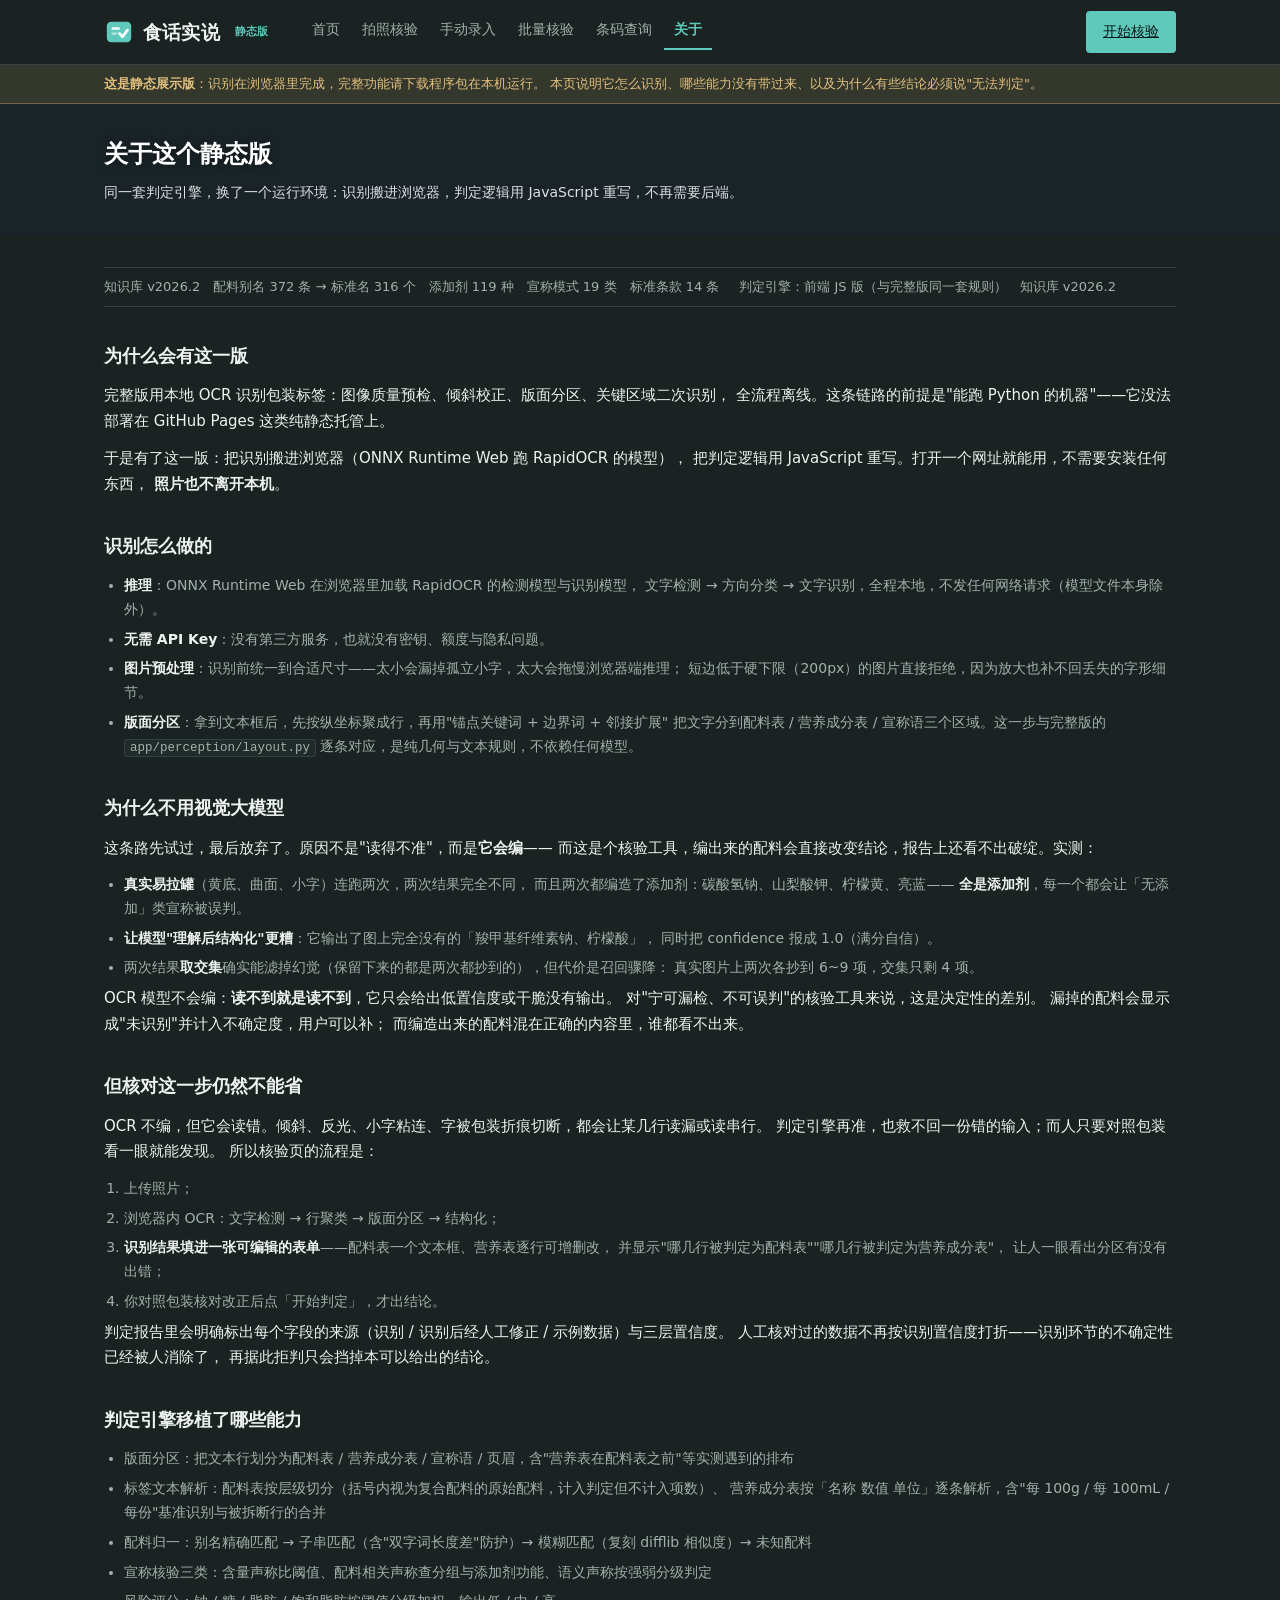
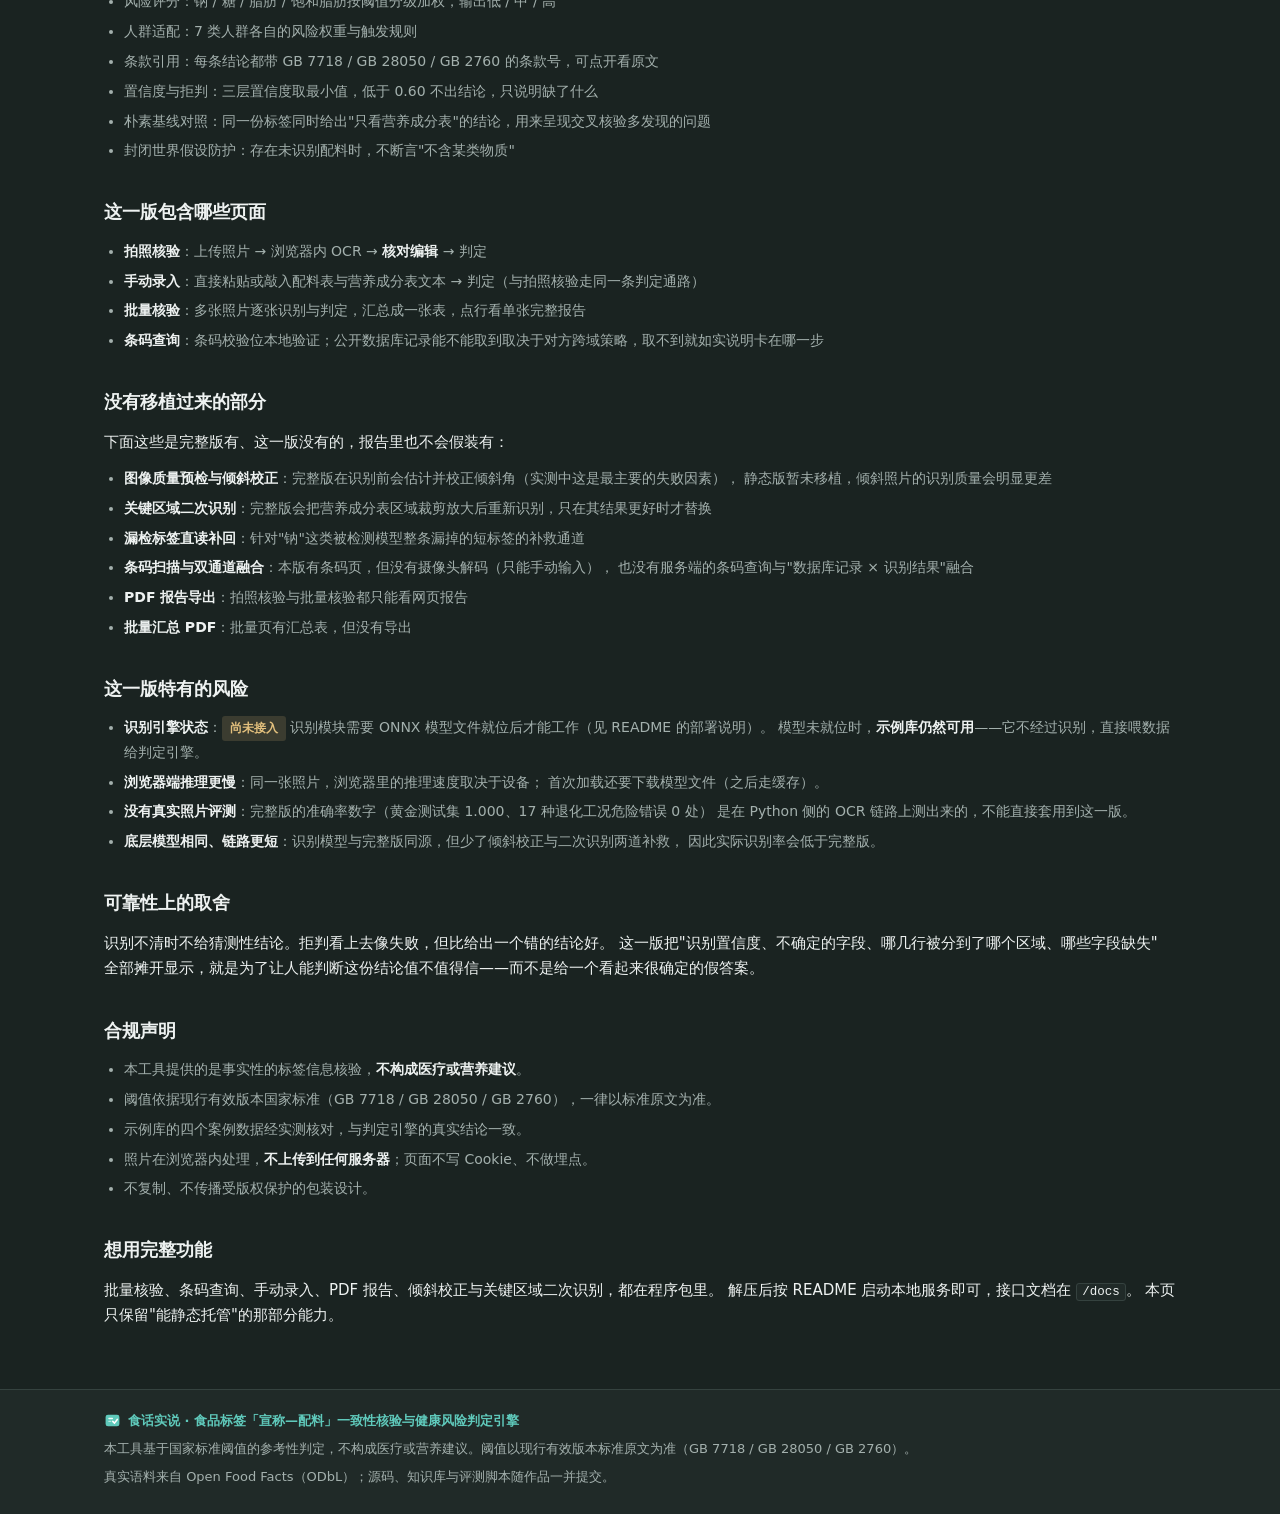
==== about.html @ 98bd34e5 "新增过敏原预警与个人健康档案" ====
<!DOCTYPE html>
<html lang="zh-CN">
<head>
<meta charset="utf-8">
<meta name="viewport" content="width=device-width, initial-scale=1">
<title>关于 · 食话实说 · 静态版</title>
<link rel="stylesheet" href="static/style.css">
<style>
  /* 与首页、核验页一致：hero 背景图改纯色底 + 静态版横条样式。 */
  .hero, .page-hero { background-image: none; background-color: var(--bg-soft); }
  .hero::before, .page-hero::before { background: rgba(15, 23, 42, .30); }
  .static-banner {
    background: rgba(227, 192, 125, .12);
    border-bottom: 1px solid rgba(227, 192, 125, .35);
    color: var(--warn);
    font-size: 13px;
    line-height: 1.7;
  }
  .static-banner-inner { max-width: var(--wrap); margin: 0 auto; padding: 8px 24px; }
  .static-banner a { color: var(--warn); }
  .static-banner b { font-weight: 700; }
  code {
    font-family: Consolas, "Courier New", monospace;
    font-size: 12.5px;
    background: var(--bg-soft);
    border: 1px solid var(--line);
    border-radius: 3px;
    padding: 1px 5px;
  }
  .state-tag {
    display: inline-block;
    font-size: 12px;
    font-weight: 600;
    padding: 2px 8px;
    border-radius: 3px;
    background: rgba(227, 192, 125, .16);
    color: var(--warn);
  }
</style>
</head>
<body class="p-about">

<header class="topbar">
  <div class="topbar-inner">
    <a class="brand" href="index.html">
      <svg class="brand-logo" viewBox="0 0 32 32" width="30" height="30" aria-hidden="true"><rect x="3" y="5" width="26" height="22" rx="4.5" fill="currentColor"/><rect x="8" y="11" width="9" height="2.6" rx="1.3" fill="#fff" opacity=".92"/><rect x="8" y="16.4" width="6" height="2.6" rx="1.3" fill="#fff" opacity=".55"/><path d="M16.5 17.6l3.3 3.4 5.2-7" fill="none" stroke="#fff" stroke-width="2.9" stroke-linecap="round" stroke-linejoin="round"/></svg>
      <span class="brand-name">食话实说</span>
      <span class="brand-tag">静态版</span>
    </a>
    <nav class="nav">
      <a href="index.html">首页</a>
      <a href="verify.html">拍照核验</a>
      <a href="manual.html">手动录入</a>
      <a href="batch.html">批量核验</a>
      <a href="barcode.html">条码查询</a>
      <a href="about.html">关于</a>
    </nav>
    <div class="topbar-actions">
      <a class="btn btn-sm" href="verify.html">开始核验</a>
    </div>
  </div>
</header>

<div class="static-banner">
  <div class="static-banner-inner">
    <b>这是静态展示版</b>：识别在浏览器里完成，完整功能请下载程序包在本机运行。
    本页说明它怎么识别、哪些能力没有带过来、以及为什么有些结论必须说"无法判定"。
  </div>
</div>

<section class="page-hero">
  <div class="page-hero-inner">
    <h1>关于这个静态版</h1>
    <p>同一套判定引擎，换了一个运行环境：识别搬进浏览器，判定逻辑用 JavaScript 重写，不再需要后端。</p>
  </div>
</section>

<main>

  <div class="meta-row">
    <span id="kbInfo">知识库信息加载中…</span>
    <span id="engineInfo"></span>
  </div>

  <h2>为什么会有这一版</h2>
  <p>
    完整版用本地 OCR 识别包装标签：图像质量预检、倾斜校正、版面分区、关键区域二次识别，
    全流程离线。这条链路的前提是"能跑 Python 的机器"——它没法部署在 GitHub Pages 这类纯静态托管上。
  </p>
  <p>
    于是有了这一版：把识别搬进浏览器（ONNX Runtime Web 跑 RapidOCR 的模型），
    把判定逻辑用 JavaScript 重写。打开一个网址就能用，不需要安装任何东西，
    <b>照片也不离开本机</b>。
  </p>

  <h2>识别怎么做的</h2>
  <ul class="plain-list">
    <li><b>推理</b>：ONNX Runtime Web 在浏览器里加载 RapidOCR 的检测模型与识别模型，
      文字检测 → 方向分类 → 文字识别，全程本地，不发任何网络请求（模型文件本身除外）。</li>
    <li><b>无需 API Key</b>：没有第三方服务，也就没有密钥、额度与隐私问题。</li>
    <li><b>图片预处理</b>：识别前统一到合适尺寸——太小会漏掉孤立小字，太大会拖慢浏览器端推理；
      短边低于硬下限（200px）的图片直接拒绝，因为放大也补不回丢失的字形细节。</li>
    <li><b>版面分区</b>：拿到文本框后，先按纵坐标聚成行，再用"锚点关键词 + 边界词 + 邻接扩展"
      把文字分到配料表 / 营养成分表 / 宣称语三个区域。这一步与完整版的
      <code>app/perception/layout.py</code> 逐条对应，是纯几何与文本规则，不依赖任何模型。</li>
  </ul>

  <h2>为什么不用视觉大模型</h2>
  <p>
    这条路先试过，最后放弃了。原因不是"读得不准"，而是<b>它会编</b>——
    而这是个核验工具，编出来的配料会直接改变结论，报告上还看不出破绽。实测：
  </p>
  <ul class="plain-list">
    <li><b>真实易拉罐</b>（黄底、曲面、小字）连跑两次，两次结果完全不同，
      而且两次都编造了添加剂：碳酸氢钠、山梨酸钾、柠檬黄、亮蓝——
      <b>全是添加剂</b>，每一个都会让「无添加」类宣称被误判。</li>
    <li><b>让模型"理解后结构化"更糟</b>：它输出了图上完全没有的「羧甲基纤维素钠、柠檬酸」，
      同时把 confidence 报成 1.0（满分自信）。</li>
    <li>两次结果<b>取交集</b>确实能滤掉幻觉（保留下来的都是两次都抄到的），但代价是召回骤降：
      真实图片上两次各抄到 6~9 项，交集只剩 4 项。</li>
  </ul>
  <p>
    OCR 模型不会编：<b>读不到就是读不到</b>，它只会给出低置信度或干脆没有输出。
    对"宁可漏检、不可误判"的核验工具来说，这是决定性的差别。
    漏掉的配料会显示成"未识别"并计入不确定度，用户可以补；
    而编造出来的配料混在正确的内容里，谁都看不出来。
  </p>

  <h2>但核对这一步仍然不能省</h2>
  <p>
    OCR 不编，但它会读错。倾斜、反光、小字粘连、字被包装折痕切断，都会让某几行读漏或读串行。
    判定引擎再准，也救不回一份错的输入；而人只要对照包装看一眼就能发现。
    所以核验页的流程是：
  </p>
  <ol class="plain-list">
    <li>上传照片；</li>
    <li>浏览器内 OCR：文字检测 → 行聚类 → 版面分区 → 结构化；</li>
    <li><b>识别结果填进一张可编辑的表单</b>——配料表一个文本框、营养表逐行可增删改，
      并显示"哪几行被判定为配料表""哪几行被判定为营养成分表"，
      让人一眼看出分区有没有出错；</li>
    <li>你对照包装核对改正后点「开始判定」，才出结论。</li>
  </ol>
  <p>
    判定报告里会明确标出每个字段的来源（识别 / 识别后经人工修正 / 示例数据）与三层置信度。
    人工核对过的数据不再按识别置信度打折——识别环节的不确定性已经被人消除了，
    再据此拒判只会挡掉本可以给出的结论。
  </p>

  <h2>判定引擎移植了哪些能力</h2>
  <ul class="plain-list">
    <li>版面分区：把文本行划分为配料表 / 营养成分表 / 宣称语 / 页眉，含"营养表在配料表之前"等实测遇到的排布</li>
    <li>标签文本解析：配料表按层级切分（括号内视为复合配料的原始配料，计入判定但不计入项数）、
      营养成分表按「名称 数值 单位」逐条解析，含"每 100g / 每 100mL / 每份"基准识别与被拆断行的合并</li>
    <li>配料归一：别名精确匹配 → 子串匹配（含"双字词长度差"防护）→ 模糊匹配（复刻 difflib 相似度）→ 未知配料</li>
    <li>宣称核验三类：含量声称比阈值、配料相关声称查分组与添加剂功能、语义声称按强弱分级判定</li>
    <li>风险评分：钠 / 糖 / 脂肪 / 饱和脂肪按阈值分级加权，输出低 / 中 / 高</li>
    <li>人群适配：7 类人群各自的风险权重与触发规则</li>
    <li>条款引用：每条结论都带 GB 7718 / GB 28050 / GB 2760 的条款号，可点开看原文</li>
    <li>置信度与拒判：三层置信度取最小值，低于 0.60 不出结论，只说明缺了什么</li>
    <li>朴素基线对照：同一份标签同时给出"只看营养成分表"的结论，用来呈现交叉核验多发现的问题</li>
    <li>封闭世界假设防护：存在未识别配料时，不断言"不含某类物质"</li>
  </ul>

  <h2>这一版包含哪些页面</h2>
  <ul class="plain-list">
    <li><b>拍照核验</b>：上传照片 → 浏览器内 OCR → <b>核对编辑</b> → 判定</li>
    <li><b>手动录入</b>：直接粘贴或敲入配料表与营养成分表文本 → 判定（与拍照核验走同一条判定通路）</li>
    <li><b>批量核验</b>：多张照片逐张识别与判定，汇总成一张表，点行看单张完整报告</li>
    <li><b>条码查询</b>：条码校验位本地验证；公开数据库记录能不能取到取决于对方跨域策略，取不到就如实说明卡在哪一步</li>
  </ul>

  <h2>没有移植过来的部分</h2>
  <p>下面这些是完整版有、这一版没有的，报告里也不会假装有：</p>
  <ul class="plain-list">
    <li><b>图像质量预检与倾斜校正</b>：完整版在识别前会估计并校正倾斜角（实测中这是最主要的失败因素），
      静态版暂未移植，倾斜照片的识别质量会明显更差</li>
    <li><b>关键区域二次识别</b>：完整版会把营养成分表区域裁剪放大后重新识别，只在其结果更好时才替换</li>
    <li><b>漏检标签直读补回</b>：针对"钠"这类被检测模型整条漏掉的短标签的补救通道</li>
    <li><b>条码扫描与双通道融合</b>：本版有条码页，但没有摄像头解码（只能手动输入），
      也没有服务端的条码查询与"数据库记录 × 识别结果"融合</li>
    <li><b>PDF 报告导出</b>：拍照核验与批量核验都只能看网页报告</li>
    <li><b>批量汇总 PDF</b>：批量页有汇总表，但没有导出</li>
  </ul>

  <h2>这一版特有的风险</h2>
  <ul class="plain-list">
    <li><b>识别引擎状态</b>：<span class="state-tag" id="engineStateTag">检查中…</span>
      识别模块需要 ONNX 模型文件就位后才能工作（见 README 的部署说明）。
      模型未就位时，<b>示例库仍然可用</b>——它不经过识别，直接喂数据给判定引擎。</li>
    <li><b>浏览器端推理更慢</b>：同一张照片，浏览器里的推理速度取决于设备；
      首次加载还要下载模型文件（之后走缓存）。</li>
    <li><b>没有真实照片评测</b>：完整版的准确率数字（黄金测试集 1.000、17 种退化工况危险错误 0 处）
      是在 Python 侧的 OCR 链路上测出来的，不能直接套用到这一版。</li>
    <li><b>底层模型相同、链路更短</b>：识别模型与完整版同源，但少了倾斜校正与二次识别两道补救，
      因此实际识别率会低于完整版。</li>
  </ul>

  <h2>可靠性上的取舍</h2>
  <p>
    识别不清时不给猜测性结论。拒判看上去像失败，但比给出一个错的结论好。
    这一版把"识别置信度、不确定的字段、哪几行被分到了哪个区域、哪些字段缺失"
    全部摊开显示，就是为了让人能判断这份结论值不值得信——而不是给一个看起来很确定的假答案。
  </p>

  <h2>合规声明</h2>
  <ul class="plain-list">
    <li>本工具提供的是事实性的标签信息核验，<b>不构成医疗或营养建议</b>。</li>
    <li>阈值依据现行有效版本国家标准（GB 7718 / GB 28050 / GB 2760），一律以标准原文为准。</li>
    <li>示例库的四个案例数据经实测核对，与判定引擎的真实结论一致。</li>
    <li>照片在浏览器内处理，<b>不上传到任何服务器</b>；页面不写 Cookie、不做埋点。</li>
    <li>不复制、不传播受版权保护的包装设计。</li>
  </ul>

  <h2>想用完整功能</h2>
  <p>
    批量核验、条码查询、手动录入、PDF 报告、倾斜校正与关键区域二次识别，都在程序包里。
    解压后按 README 启动本地服务即可，接口文档在 <code>/docs</code>。
    本页只保留"能静态托管"的那部分能力。
  </p>
</main>

<footer>
  <div class="footer-inner">
    <p class="footer-brand">
      <svg class="footer-logo" viewBox="0 0 32 32" width="17" height="17" aria-hidden="true"><rect x="3" y="5" width="26" height="22" rx="4.5" fill="currentColor"/><rect x="8" y="11" width="9" height="2.6" rx="1.3" fill="#fff" opacity=".92"/><rect x="8" y="16.4" width="6" height="2.6" rx="1.3" fill="#fff" opacity=".55"/><path d="M16.5 17.6l3.3 3.4 5.2-7" fill="none" stroke="#fff" stroke-width="2.9" stroke-linecap="round" stroke-linejoin="round"/></svg>
      食话实说 · 食品标签「宣称—配料」一致性核验与健康风险判定引擎
    </p>
    <p>本工具基于国家标准阈值的参考性判定，不构成医疗或营养建议。阈值以现行有效版本标准原文为准（GB 7718 / GB 28050 / GB 2760）。</p>
    <p>真实语料来自 Open Food Facts（ODbL）；源码、知识库与评测脚本随作品一并提交。</p>
  </div>
</footer>

<script src="static/rules.js"></script>
<script src="static/ocr.js"></script>
<script src="static/app.js"></script>
</body>
</html>
---- static/style.css ----
/* 食话实说 · 共享样式
 *
 * 设计基线：白底、1px 边框、6px 圆角、无阴影。不用渐变、不用大圆角、
 * 不用 emoji 图标——这四样是模板化页面最明显的特征，真实网站很少这么写。
 * 字号克制：正文 15px，标题最大 24px，不做巨型标语。
 */

:root {
  /* 深色主题。整页统一深墨绿，靠明度差分层：页面底 < 卡片 < 悬停态。
     深色底上原来的 #0f766e 太暗，品牌色提亮为 #2dd4bf。 */
  --brand: #5fc9bb;
  --brand-dark: #45b3a5;
  --brand-light: #1c423d;
  --line: #35423f;
  --text: #eef2f1;
  --muted: #a3b0ad;
  /* 小字说明专用：比 --muted 亮一档，12~13px 下才看得清，
     又不像 --text 那样逼近纯白，读起来柔和 */
  --text-soft: #c6d2cf;
  --bg-soft: #202a28;
  --ok: #6fdaa4;
  --bad: #eb9d9d;
  --warn: #e3c07d;
  --unknown: #9ca3af;
  --bg: #1a2321;
  --card: #212c2a;
  --card-hover: #27332f;
  --field: #1b2523;
  /* 这两个变量此前被引用但没定义：var(--radius) 在多处使用却解析为空，
     那些圆角其实一直没生效。现在补上，并统一内容宽度。 */
  --radius: 6px;
  --wrap: 1120px;
}

* { box-sizing: border-box; }

body {
  margin: 0;
  background: var(--bg);
  color: #eef2f1;
  color: var(--text);
  font: 15px/1.7 "Microsoft YaHei", "PingFang SC", system-ui, sans-serif;
}

a { color: var(--brand); }

/* ---------------------------------------------------------------- 顶栏 */
.topbar { border-bottom: 1px solid var(--line); background: var(--bg); }

/* 顶栏三段式：品牌（logo + 名称 + 标签）｜导航｜动作区 */
.topbar-inner {
  max-width: var(--wrap);
  margin: 0 auto;
  padding: 0 24px;
  height: 64px;
  display: flex;
  align-items: center;
  gap: 28px;
}

.brand {
  display: flex;
  align-items: center;
  gap: 9px;
  text-decoration: none;
  color: var(--brand);
  flex: none;
}

.brand-logo { display: block; flex: none; }

.brand-name {
  font-size: 19px;
  font-weight: 700;
  color: var(--text);
  letter-spacing: .2px;
  white-space: nowrap;
}

/* 品牌后的小标签，作用相当于腾讯云那里的「大模型」 */
.brand-tag {
  font-size: 11px;
  font-weight: 600;
  color: var(--brand);
  background: var(--brand-soft);
  padding: 2px 6px;
  border-radius: 3px;
  white-space: nowrap;
}

.nav { display: flex; gap: 2px; flex-wrap: wrap; margin-right: auto; }

.topbar-actions { display: flex; align-items: center; gap: 14px; flex: none; }

.topbar-link {
  font-size: 14px;
  color: var(--muted);
  text-decoration: none;
  white-space: nowrap;
}

.topbar-link:hover { color: var(--brand); }

.btn-sm { padding: 6px 14px; font-size: 14px; }

.nav a {
  padding: 4px 10px 6px;
  font-size: 14px;
  color: var(--muted);
  text-decoration: none;
  border-bottom: 2px solid transparent;
}

.nav a:hover { color: var(--text); }
.nav a.active { color: var(--brand); border-bottom-color: var(--brand); font-weight: 600; }

/* ---------------------------------------------------------------- 内容区 */
main { max-width: var(--wrap); margin: 0 auto; padding: 32px 24px 48px; }

h1 { font-size: 24px; margin: 0 0 10px; font-weight: 600; color: #eef2f1;
  color: var(--text); }
h2 { font-size: 18px; margin: 34px 0 12px; font-weight: 600; color: #eef2f1;
  color: var(--text); }
h3 { font-size: 16px; margin: 22px 0 8px; font-weight: 600; color: #eef2f1;
  color: var(--text); }
p { margin: 0 0 12px; }

.lead { color: var(--muted); margin-bottom: 26px; }
.muted { color: var(--muted); }
.small { font-size: 13px; }

/* ---------------------------------------------------------------- 按钮 */
.btn,
.btn-ghost {
  font: inherit;
  font-size: 14px;
  padding: 8px 16px;
  border-radius: 4px;
  border: 1px solid transparent;
  cursor: pointer;
}

.btn { background: var(--brand); color: #0b1a18; }
.btn:hover { background: var(--brand-dark); }
.btn:disabled { background: #3a4644; color: #6b7a77; cursor: not-allowed; }

.btn-ghost { background: transparent; border-color: var(--line); color: var(--text); }
.btn-ghost:hover { border-color: var(--brand); color: var(--brand); }

.btn-row { display: flex; gap: 10px; flex-wrap: wrap; margin: 18px 0; }

/* ---------------------------------------------------------------- 面板与表单 */
.panel {
  border: 1px solid var(--line);
  border-radius: var(--radius);
  padding: 18px 20px;
  margin-bottom: 18px;
}

.panel-title {
  font-size: 15px;
  font-weight: 600;
  margin: 0 0 14px;
  padding-bottom: 10px;
  border-bottom: 1px solid var(--line);
  color: #eef2f1;
  color: var(--text);
}

label { display: block; font-size: 14px; margin: 14px 0 6px; }
label:first-child { margin-top: 0; }

input[type="text"],
textarea,
select {
  width: 100%;
  font: inherit;
  font-size: 14px;
  padding: 8px 10px;
  border: 1px solid var(--line);
  border-radius: 4px;
  background: var(--card);
  color: var(--text);
}

input:focus,
textarea:focus,
select:focus { outline: none; border-color: var(--brand); }

textarea { min-height: 76px; resize: vertical; line-height: 1.6; }

.field-hint { font-size: 12px; color: var(--muted); margin-top: 4px; }

/* ---------------------------------------------------------------- 拖拽上传 */
.dropzone {
  display: block;
  border: 1px dashed #3a4644;
  border-radius: var(--radius);
  padding: 28px 20px;
  text-align: center;
  color: var(--muted);
  cursor: pointer;
  background: var(--bg-soft);
}

.dropzone:hover,
.dropzone.over { border-color: var(--brand); color: var(--brand); background: rgba(45, 212, 191, .08); }
.dropzone input[type="file"] { display: none; }
.dropzone b { display: block; font-size: 15px; color: var(--text); margin-bottom: 4px; }
.dropzone.over b { color: var(--brand); }

.preview-wrap { position: relative; margin-top: 14px; }
.preview-wrap[hidden] { display: none; }
.preview { width: 100%; border: 1px solid var(--line); border-radius: var(--radius); display: block; }

.file-info { font-size: 13px; color: var(--muted); margin-top: 8px; }

/* ---------------------------------------------------------------- 提示条 */
.notice {
  border: 1px solid var(--line);
  border-left: 3px solid var(--brand);
  border-radius: 4px;
  padding: 10px 14px;
  margin-bottom: 16px;
  font-size: 14px;
  background: var(--bg-soft);
}

.notice.error { border-left-color: var(--bad); color: var(--bad); }
.notice.ok { border-left-color: var(--ok); color: var(--ok); }

/* ---------------------------------------------------------------- 首页 */
.entry { border-top: 1px solid var(--line); padding: 16px 0; }
.entry:last-child { border-bottom: 1px solid var(--line); }

.entry a {
  display: flex;
  align-items: baseline;
  gap: 16px;
  text-decoration: none;
  color: inherit;
}

.entry a:hover .entry-name { color: var(--brand); }
.entry-name { font-size: 16px; font-weight: 600; min-width: 120px; }
.entry-desc { color: var(--muted); font-size: 14px; }

.plain-list { margin: 0; padding-left: 20px; color: var(--muted); font-size: 14px; }
.plain-list li { margin-bottom: 6px; }
.plain-list b { color: var(--text); font-weight: 600; }

/* ---------------------------------------------------------------- 结果渲染 */
.stages { font-size: 13px; color: var(--muted); margin-bottom: 12px; }
.stages[hidden] { display: none; }
.stage { display: inline-block; margin-right: 14px; }
.stage.done { color: var(--ok); }
.stage.active { color: var(--brand); font-weight: 600; }

.summary {
  display: grid;
  grid-template-columns: repeat(auto-fit, minmax(200px, 1fr));
  gap: 1px;
  background: var(--line);
  border: 1px solid var(--line);
  border-radius: var(--radius);
  overflow: hidden;
  margin-bottom: 20px;
}

.stat { background: var(--card); padding: 14px 16px; }
.stat .k { font-size: 13px; color: var(--muted); }
.stat .v { font-size: 19px; font-weight: 600; margin: 2px 0; }
.stat .s { font-size: 12px; color: var(--muted); }

.section-title {
  font-size: 16px;
  font-weight: 600;
  margin: 26px 0 12px;
  display: flex;
  align-items: center;
  justify-content: space-between;
  gap: 12px;
}

.card {
  border: 1px solid var(--line);
  border-radius: var(--radius);
  padding: 14px 16px;
  margin-bottom: 12px;
}

.card-head { display: flex; align-items: center; gap: 10px; flex-wrap: wrap; }
.claim-title { font-weight: 600; }

.tag {
  font-size: 12px;
  padding: 1px 8px;
  border-radius: 3px;
  border: 1px solid currentColor;
}

.tag.ok { color: var(--ok); }
.tag.bad { color: var(--bad); }
.tag.warn { color: var(--warn); }
.tag.unknown { color: var(--unknown); }

.hits { list-style: none; margin: 10px 0 0; padding: 0; font-size: 14px; }
.hits li { padding: 3px 0 3px 10px; border-left: 2px solid var(--line); margin-bottom: 4px; }
.hits li.violated { border-left-color: var(--bad); }
.hits li.satisfied { border-left-color: var(--ok); }
.hits li.missing { border-left-color: var(--warn); }
.hits b { font-weight: 600; }

.note { font-size: 13px; color: var(--muted); margin-top: 8px; }

.baseline {
  font-size: 13px;
  color: var(--warn);
  background: rgba(251, 191, 36, .1);
  border: 1px solid rgba(251, 191, 36, .35);
  border-radius: 4px;
  padding: 8px 12px;
  margin-top: 10px;
}

.reject {
  border: 1px solid var(--line);
  border-left: 3px solid var(--warn);
  border-radius: 4px;
  padding: 14px 16px;
  background: var(--bg-soft);
}

.unknown-list {
  font-size: 13px;
  color: var(--muted);
  border: 1px solid var(--line);
  border-radius: 4px;
  padding: 10px 12px;
  margin-top: 12px;
}

details { margin-top: 10px; }
summary { cursor: pointer; font-size: 13px; color: var(--brand); }

.clause-chip {
  font: inherit;
  font-size: 12.5px;
  font-family: Consolas, "Courier New", monospace;
  margin: 8px 8px 0 0;
  padding: 4px 8px;
  border: 1px solid var(--line);
  border-radius: 3px;
  background: var(--bg-soft);
  color: var(--brand);
  cursor: pointer;
}

.clause-chip:hover { border-color: var(--brand); }

.factor { margin-bottom: 14px; }
.factor-top { display: flex; justify-content: space-between; font-size: 14px; }

.bar { height: 6px; background: var(--line); border-radius: 3px; overflow: hidden; margin-top: 5px; }
.bar i { display: block; height: 100%; }
.bar i.低 { background: var(--ok); }
.bar i.中 { background: var(--warn); }
.bar i.高 { background: var(--bad); }
.bar i.未知 { background: var(--unknown); }

.pop-list { border: 1px solid var(--line); border-radius: var(--radius); }
.pop { padding: 10px 14px; border-bottom: 1px solid var(--line); font-size: 14px; }
.pop:last-child { border-bottom: none; }
.pop.active { background: rgba(45, 212, 191, .14); border-color: var(--brand); }
.pop .lvl { font-weight: 600; margin-right: 8px; }
.pop .name { font-weight: 600; }
.pop ul { margin: 4px 0 0; padding-left: 20px; color: var(--muted); font-size: 13px; }

/* ---------------------------------------------------------------- 示例库 */
.sample-grid {
  display: grid;
  grid-template-columns: repeat(auto-fit, minmax(240px, 1fr));
  gap: 12px;
}

.sample-card {
  border: 1px solid var(--line);
  border-radius: var(--radius);
  padding: 14px 16px;
  cursor: pointer;
  background: var(--card);
  text-align: left;
  font: inherit;
}

.sample-card:hover { border-color: var(--brand); }
.sample-card .claim { font-size: 12px; color: var(--brand); }
.sample-card .title { font-weight: 600; margin: 4px 0 6px; color: #eef2f1;
  color: var(--text); }
.sample-card .desc { font-size: 13px; color: #c6d2cf;
  color: var(--text-soft); }
.sample-card .note { font-size: 12px; color: var(--warn); margin-top: 8px; }
.sample-card .note.same { color: #c6d2cf;
  color: var(--text-soft); }

/* ---------------------------------------------------------------- 批量列表 */
.batch-list { border: 1px solid var(--line); border-radius: var(--radius); margin-top: 14px; }
.batch-list[hidden] { display: none; }
.batch-item {
  display: flex;
  align-items: center;
  justify-content: space-between;
  gap: 12px;
  padding: 8px 14px;
  border-bottom: 1px solid var(--line);
  font-size: 14px;
}

.batch-item:last-child { border-bottom: none; }
.batch-item .name { overflow: hidden; text-overflow: ellipsis; white-space: nowrap; }

.batch-item button {
  font: inherit;
  font-size: 13px;
  border: none;
  background: none;
  color: var(--muted);
  cursor: pointer;
}

.batch-item button:hover { color: var(--bad); }

/* ---------------------------------------------------------------- 条款弹窗 */
.modal {
  position: fixed;
  inset: 0;
  background: rgba(17, 24, 39, .45);
  display: flex;
  align-items: center;
  justify-content: center;
  padding: 20px;
  z-index: 20;
}

.modal[hidden] { display: none; }

.modal-card {
  background: var(--card);
  border-radius: var(--radius);
  max-width: 640px;
  width: 100%;
  max-height: 80vh;
  overflow: auto;
  padding: 22px 24px;
}

.modal-head {
  display: flex;
  justify-content: space-between;
  align-items: flex-start;
  gap: 16px;
  border-bottom: 1px solid var(--line);
  padding-bottom: 12px;
  margin-bottom: 14px;
}

.modal-head h3 { margin: 0; }
.modal-body { font-size: 14px; line-height: 1.8; white-space: pre-wrap; }
.modal-close {
  font: inherit;
  font-size: 13px;
  border: 1px solid var(--line);
  background: var(--card);
  border-radius: 4px;
  padding: 4px 10px;
  cursor: pointer;
}

/* ---------------------------------------------------------------- 页脚 */
footer {
  border-top: 1px solid var(--line);
  background: var(--bg-soft);
  font-size: 13px;
  color: var(--muted);
}

.footer-inner { max-width: var(--wrap); margin: 0 auto; padding: 20px 24px; }
.footer-inner p { margin: 0 0 6px; }

.footer-brand {
  display: flex;
  align-items: center;
  gap: 7px;
  font-weight: 600;
  color: var(--brand);
}

.footer-logo { display: block; flex: none; }

/* ---------------------------------------------------------------- 感知信息 */
.perception {
  font-size: 12.5px;
  color: var(--muted);
  background: var(--bg-soft);
  border: 1px solid var(--line);
  border-radius: 4px;
  padding: 8px 12px;
}

.clause {
  font-size: 13px;
  color: var(--muted);
  line-height: 1.8;
  background: var(--bg-soft);
  border: 1px solid var(--line);
  border-radius: 4px;
  padding: 10px 12px;
  margin-top: 8px;
  max-height: 260px;
  overflow: auto;
}

/* ---------------------------------------------------------------- 批量明细表 */
.table-wrap {
  overflow-x: auto;
  border: 1px solid var(--line);
  border-radius: var(--radius);
}

table.grid { width: 100%; border-collapse: collapse; font-size: 13.5px; }
table.grid th,
table.grid td {
  padding: 8px 12px;
  border-bottom: 1px solid var(--line);
  text-align: left;
  vertical-align: top;
}

table.grid th { background: var(--bg-soft); font-weight: 600; font-size: 13px; }
table.grid tr:last-child td { border-bottom: none; }
table.grid tr.bad-row td { background: rgba(248, 113, 113, .1); }

/* ---------------------------------------------------------------- 信息行 */
.meta-row {
  display: flex;
  flex-wrap: wrap;
  gap: 6px 20px;
  font-size: 13px;
  color: var(--muted);
  border-top: 1px solid var(--line);
  border-bottom: 1px solid var(--line);
  padding: 8px 0;
  margin: 0 0 20px;
}

/* ---------------------------------------------------------------- 首页 hero */
/* 深色背景配白色文字：文字压在图片上，不加深色遮罩会看不清 */
.hero {
  position: relative;
  background: var(--bg) url("/static/hero.jpg") center / cover no-repeat;
}

.hero::before {
  content: "";
  position: absolute;
  inset: 0;
  background: rgba(15, 23, 42, .72);
}

.hero-inner {
  position: relative;
  max-width: var(--wrap);
  margin: 0 auto;
  padding: 54px 24px 58px;
  text-align: center;
}

.hero h1 {
  font-size: 34px;
  line-height: 1.35;
  font-weight: 600;
  color: #fff;
  margin: 0 0 14px;
  text-shadow: 0 1px 10px rgba(0,0,0,.45);
}

.hero-sub {
  font-size: 16px;
  line-height: 1.75;
  color: #cbd5e1;
  max-width: 660px;
  margin: 0 auto 28px;
  text-shadow: 0 1px 10px rgba(0,0,0,.45);
}

/* hero 里的输入卡：三个 Tab 共用一张卡，避免页面上出现三块并列的大框 */
.hero-card {
  max-width: 720px;
  margin: 0 auto;
  background: var(--card);
  border-radius: var(--radius);
  overflow: hidden;
  text-align: left;
}

.tabs {
  display: flex;
  border-bottom: 1px solid var(--line);
  background: var(--bg-soft);
}

.tab {
  flex: 1;
  font: inherit;
  font-size: 14px;
  padding: 12px 8px;
  border: none;
  border-bottom: 2px solid transparent;
  background: none;
  color: var(--muted);
  cursor: pointer;
}

.tab:hover { color: var(--text); }
.tab.active {
  color: var(--brand);
  border-bottom-color: var(--brand);
  background: var(--card);
  font-weight: 600;
}

.tab-panel { padding: 18px 20px 20px; }
.tab-panel[hidden] { display: none; }

.hero-card .dropzone { padding: 20px 16px; }
.hero-card input[type="text"] { height: 38px; }
.hero-card .btn-row { margin: 14px 0 0; }
.hero-card .field-hint { margin-top: 8px; }

/* ---------------------------------------------------------------- 功能页 hero 条 */
/* 功能页的 hero 与首页同源：同一张标签照片做底，压深遮罩后压白字。
   高度比首页矮得多，主次分明——首页是门面，功能页只是页面标题。 */
.page-hero {
  position: relative;
  background: var(--bg) url("/static/hero.jpg") center / cover no-repeat;
}

.page-hero::before {
  content: "";
  position: absolute;
  inset: 0;
  background: rgba(15, 23, 42, .74);
}

.page-hero-inner {
  position: relative;
  max-width: var(--wrap);
  margin: 0 auto;
  padding: 30px 24px;
}

.page-hero h1 {
  margin: 0 0 6px;
  color: #fff;
  text-shadow: 0 1px 10px rgba(0, 0, 0, .45);
}

.page-hero p {
  margin: 0;
  font-size: 14px;
  color: rgba(255, 255, 255, .86);
}

/* 每页取景位置略有不同，免得五个功能页的顶部看起来一模一样 */
.p-verify  .page-hero { background-position: 28% 42%; }
.p-manual  .page-hero { background-position: 74% 36%; }
.p-batch   .page-hero { background-position: 50% 64%; }
.p-barcode .page-hero { background-position: 16% 54%; }
.p-about   .page-hero { background-position: 84% 46%; }

/* ---------------------------------------------------------------- 首页功能入口 */
.feature-grid {
  display: grid;
  grid-template-columns: repeat(4, 1fr);
  gap: 12px;
}

.feature-card {
  display: block;
  border: 1px solid var(--line);
  border-radius: var(--radius);
  padding: 16px;
  text-decoration: none;
  color: inherit;
}

.feature-card:hover { border-color: var(--brand); }
.feature-card .name { display: block; font-size: 16px; font-weight: 600; margin-bottom: 6px; color: #eef2f1;
  color: var(--text); }
.feature-card .desc { font-size: 13px; line-height: 1.65; color: #c6d2cf;
  color: var(--text-soft); }

/* ---------------------------------------------------------------- 数字卡 */
.stat-cards {
  display: grid;
  grid-template-columns: repeat(3, 1fr);
  gap: 12px;
}

.stat-card {
  border: 1px solid var(--line);
  border-radius: var(--radius);
  padding: 18px 20px;
}

.stat-card .k { font-size: 13px; color: var(--muted); margin-bottom: 6px; }
.stat-card .v { font-size: 24px; font-weight: 600; line-height: 1.2; }
.stat-card .v small { font-size: 13px; font-weight: 400; color: var(--muted); margin-left: 4px; }
.stat-card .s { font-size: 12.5px; color: var(--muted); margin-top: 8px; line-height: 1.6; }

/* ---------------------------------------------------------------- 拍摄对象 */
.scene-grid {
  display: grid;
  grid-template-columns: repeat(4, 1fr);
  gap: 12px;
}

.scene-card {
  font: inherit;
  text-align: left;
  border: 1px solid var(--line);
  border-radius: var(--radius);
  padding: 14px 16px;
  background: var(--card);
  cursor: pointer;
}

.scene-card:hover { border-color: #4b5a57; }

/* 用 outline 而不是 box-shadow 表示选中：不占布局、也不会被当成阴影 */
.scene-card.active {
  border-color: var(--brand);
  outline: 2px solid var(--brand);
  outline-offset: -2px;
}

.scene-card .name { display: block; font-size: 14.5px; font-weight: 600; color: #eef2f1;
  color: var(--text); }
.scene-card .sub { display: block; font-size: 12.5px; margin-top: 4px; color: #c6d2cf;
  color: var(--text-soft); }

.scene-tip {
  margin-top: 12px;
  border: 1px solid var(--line);
  border-left: 3px solid var(--brand);
  border-radius: 4px;
  background: var(--bg-soft);
  padding: 10px 14px;
  font-size: 13.5px;
  line-height: 1.7;
}

.scene-tip[hidden] { display: none; }

@media (max-width: 900px) {
  .feature-grid,
  .scene-grid { grid-template-columns: repeat(2, 1fr); }
  .stat-cards { grid-template-columns: 1fr; }
}

@media (max-width: 640px) {
  .topbar-inner { height: auto; padding: 10px 16px; flex-direction: column; align-items: flex-start; gap: 6px; }
  main { padding: 20px 16px 36px; }
  .entry a { flex-direction: column; gap: 2px; }
  .hero-inner { padding: 36px 16px 40px; }
  .hero h1 { font-size: 24px; }
  .hero-sub { font-size: 14.5px; }
  .feature-grid,
  .scene-grid { grid-template-columns: 1fr; }
  .page-hero-inner { padding: 20px 16px; }
}


/* ---------------------------------------------------------------- 首页跳转按钮 */
/* 深色 hero 上的按钮组。主按钮用品牌色实心，另两个用描边——
   描边在这里要提亮边框和文字，否则压在背景图上会糊。 */
.hero-actions {
  display: flex;
  gap: 12px;
  justify-content: center;
  flex-wrap: wrap;
  margin-top: 30px;
}

.btn-lg { padding: 11px 26px; font-size: 15.5px; }

.hero-actions .btn-ghost {
  border-color: rgba(255, 255, 255, .4);
  color: #fff;
}

.hero-actions .btn-ghost:hover {
  border-color: #fff;
  background: rgba(255, 255, 255, .1);
}


/* 自动滚到报告时留一点上边距，别贴着视口顶 */
#report { scroll-margin-top: 20px; }


/* ---------------------------------------------------------------- 核验页左右分栏 */
/* 左边操作、右边报告。右栏 sticky 固定：滚动左侧表单时报告始终在视野里，
   不用往下翻找结果——这是工具类产品常见的布局。 */
.verify-layout {
  display: grid;
  grid-template-columns: minmax(0, 1fr) 430px;
  gap: 24px;
  align-items: start;
}

.verify-main { min-width: 0; }
.verify-side { position: sticky; top: 20px; }

.report-panel {
  background: var(--card);
  border: 1px solid var(--line);
  border-radius: var(--radius);
  display: flex;
  flex-direction: column;
  max-height: calc(100vh - 40px);
}

.report-head {
  display: flex;
  align-items: center;
  justify-content: space-between;
  gap: 10px;
  padding: 13px 18px;
  border-bottom: 1px solid var(--line);
  flex: none;
}

.report-title {
  font-size: 15px;
  font-weight: 600;
  color: #eef2f1;
  color: var(--text);
}

/* 状态徽章：让"出没出结果、结果是什么"一眼可见 */
.report-badge {
  font-size: 12px;
  font-weight: 600;
  padding: 3px 10px;
  border-radius: 3px;
  background: rgba(255, 255, 255, .07);
  color: var(--muted);
  white-space: nowrap;
}

.report-badge.busy { background: rgba(95, 201, 187, .16); color: var(--brand); }
.report-badge.ok { background: rgba(111, 218, 164, .16); color: var(--ok); }
.report-badge.bad { background: rgba(235, 157, 157, .16); color: var(--bad); }
.report-badge.warn { background: rgba(227, 192, 125, .16); color: var(--warn); }

.report-scroll {
  overflow-y: auto;
  padding: 16px 18px 20px;
  flex: 1;
}

.report-empty {
  padding: 40px 6px;
  text-align: center;
  font-size: 13.5px;
  line-height: 2;
  color: #c6d2cf;
  color: var(--text-soft);
}

/* 右栏只有 430px，报告里的统计卡横排会挤，改成竖排 */
.report-panel .summary { grid-template-columns: 1fr; }

@media (max-width: 1100px) {
  .verify-layout { grid-template-columns: 1fr; }
  .verify-side { position: static; }
  .report-panel { max-height: none; }
  .report-panel .summary { grid-template-columns: repeat(auto-fit, minmax(140px, 1fr)); }
}

/* ---------------------------------------------------------------- 个人健康档案 */
/* 过敏原选择：14 类做成可点选小标签。选中态沿用 .pop.active 的品牌色方案，
   不引入新配色；只有报告里的警告区块才动用 --bad 系的红。 */
.allergen-picker {
  display: flex;
  flex-wrap: wrap;
  gap: 8px;
  margin-top: 4px;
}

.allergen-chip {
  font: inherit;
  font-size: 12.5px;
  padding: 5px 11px;
  border: 1px solid var(--line);
  border-radius: 3px;
  background: var(--field);
  color: var(--text-soft);
  cursor: pointer;
}

.allergen-chip:hover { border-color: var(--brand); color: var(--brand); }

.allergen-chip.on {
  background: rgba(95, 201, 187, .16);
  border-color: var(--brand);
  color: var(--brand);
  font-weight: 600;
}

.allergen-chip:focus-visible { outline: 2px solid var(--brand); outline-offset: 1px; }

.profile-summary {
  font-size: 12.5px;
  color: var(--text-soft);
  border: 1px solid var(--line);
  border-radius: 4px;
  background: var(--bg-soft);
  padding: 9px 12px;
  margin-top: 16px;
}

/* ---------------------------------------------------------------- 过敏原警告 */
/* 深色主题下的红要柔和：与 .report-badge.bad 一样走 rgba(235, 157, 157, …)，
   靠低透明度底色 + 左侧实心色条建立警示层级，而不是大面积高饱和红。 */
.allergen-block {
  border: 1px solid rgba(235, 157, 157, .45);
  border-left: 3px solid var(--bad);
  border-radius: 4px;
  background: rgba(235, 157, 157, .10);
  padding: 12px 14px;
  margin-bottom: 16px;
}

.allergen-head {
  display: flex;
  align-items: baseline;
  justify-content: space-between;
  gap: 10px;
  font-size: 14px;
  font-weight: 600;
  color: var(--bad);
  margin-bottom: 8px;
}

.allergen-count { font-size: 12px; font-weight: 400; color: var(--muted); }

.allergen-item { padding: 9px 0; border-top: 1px solid rgba(235, 157, 157, .22); }
/* 紧跟在标题后的第一条不再画分隔线，避免标题下多出一道横线 */
.allergen-head + .allergen-item { border-top: none; padding-top: 0; }
.allergen-item.quiet { border-top-color: var(--line); }

.allergen-title { font-size: 14px; font-weight: 600; color: var(--text); }

.allergen-certainty {
  font-size: 12px;
  font-weight: 400;
  margin-left: 8px;
  padding: 1px 7px;
  border: 1px solid currentColor;
  border-radius: 3px;
  color: var(--bad);
}

.allergen-item.quiet .allergen-certainty { color: var(--muted); }

.allergen-text {
  font-size: 13.5px;
  line-height: 1.65;
  color: var(--text-soft);
  margin-top: 4px;
}

.allergen-item.quiet .allergen-text { color: var(--muted); }
.allergen-clause { font-size: 12px; color: var(--muted); margin-top: 4px; }

.allergen-foot {
  font-size: 12px;
  color: var(--muted);
  margin-top: 10px;
  padding-top: 8px;
  border-top: 1px solid var(--line);
}
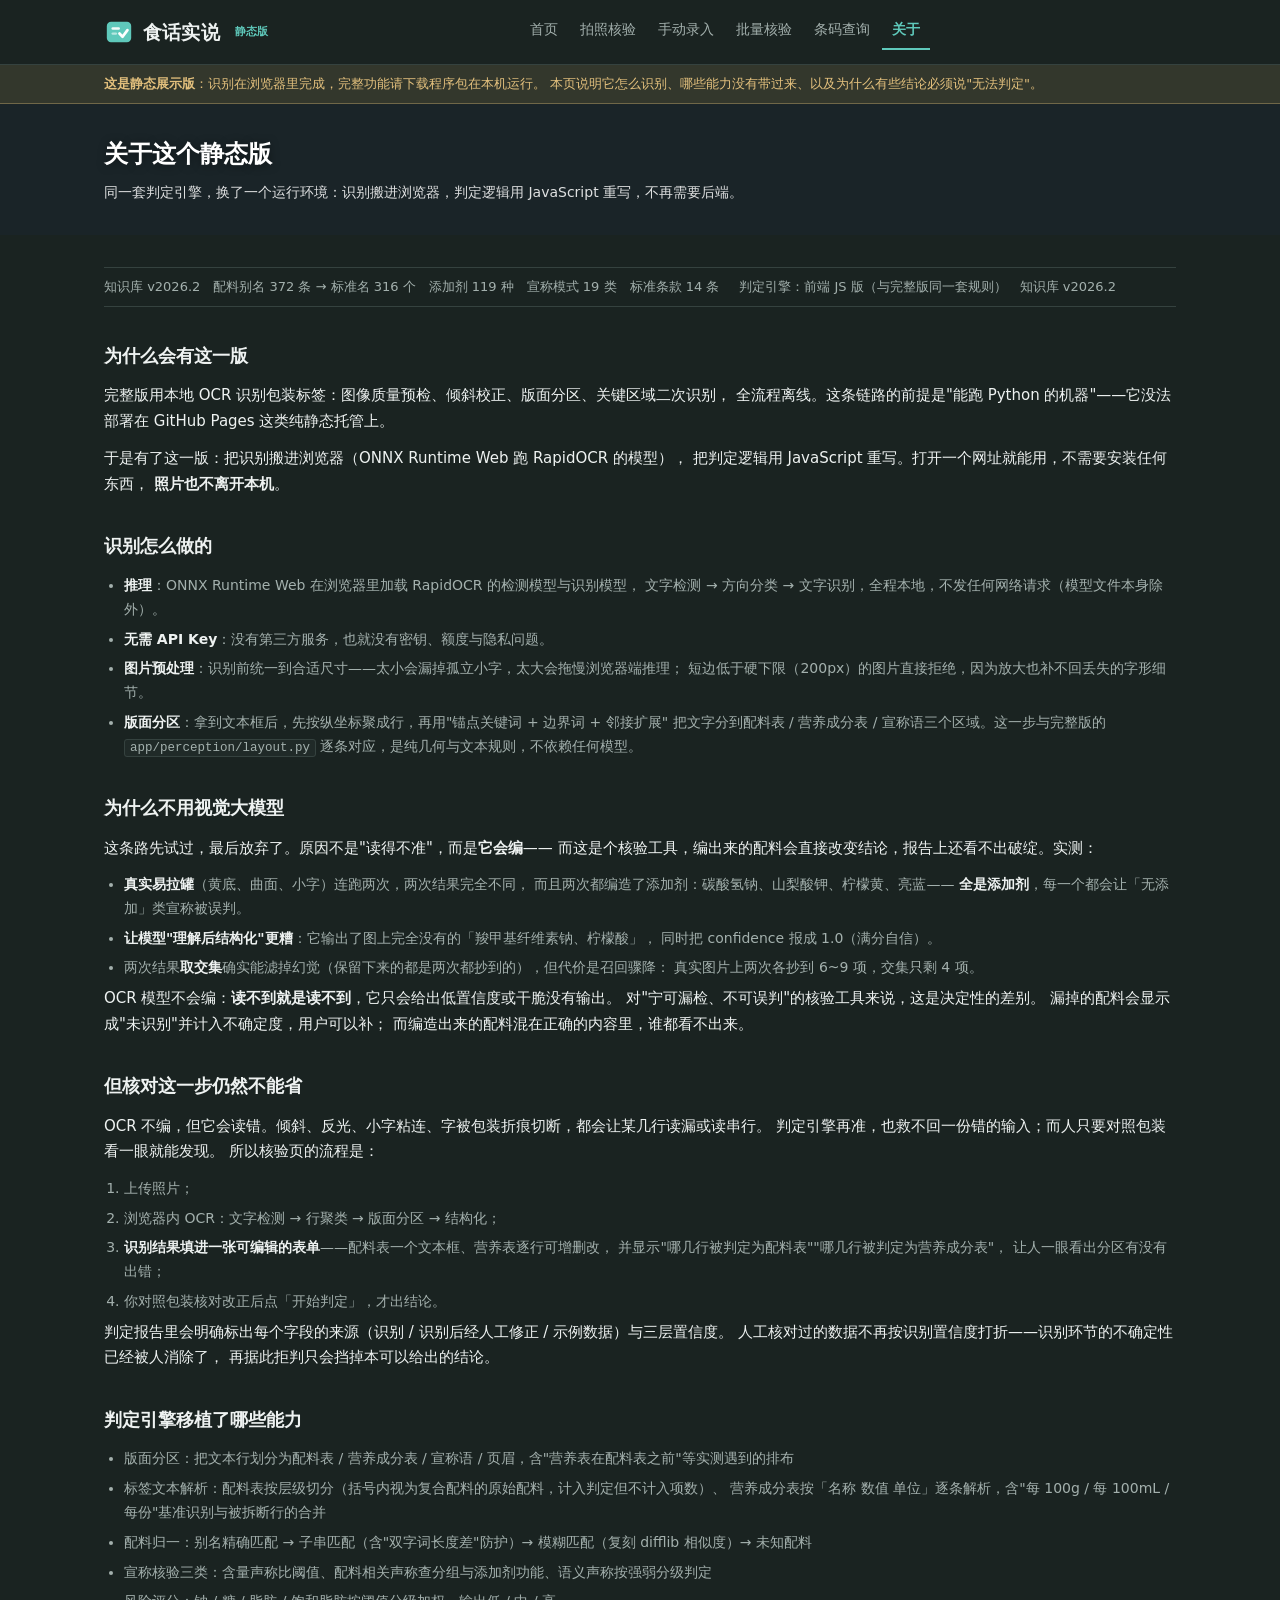
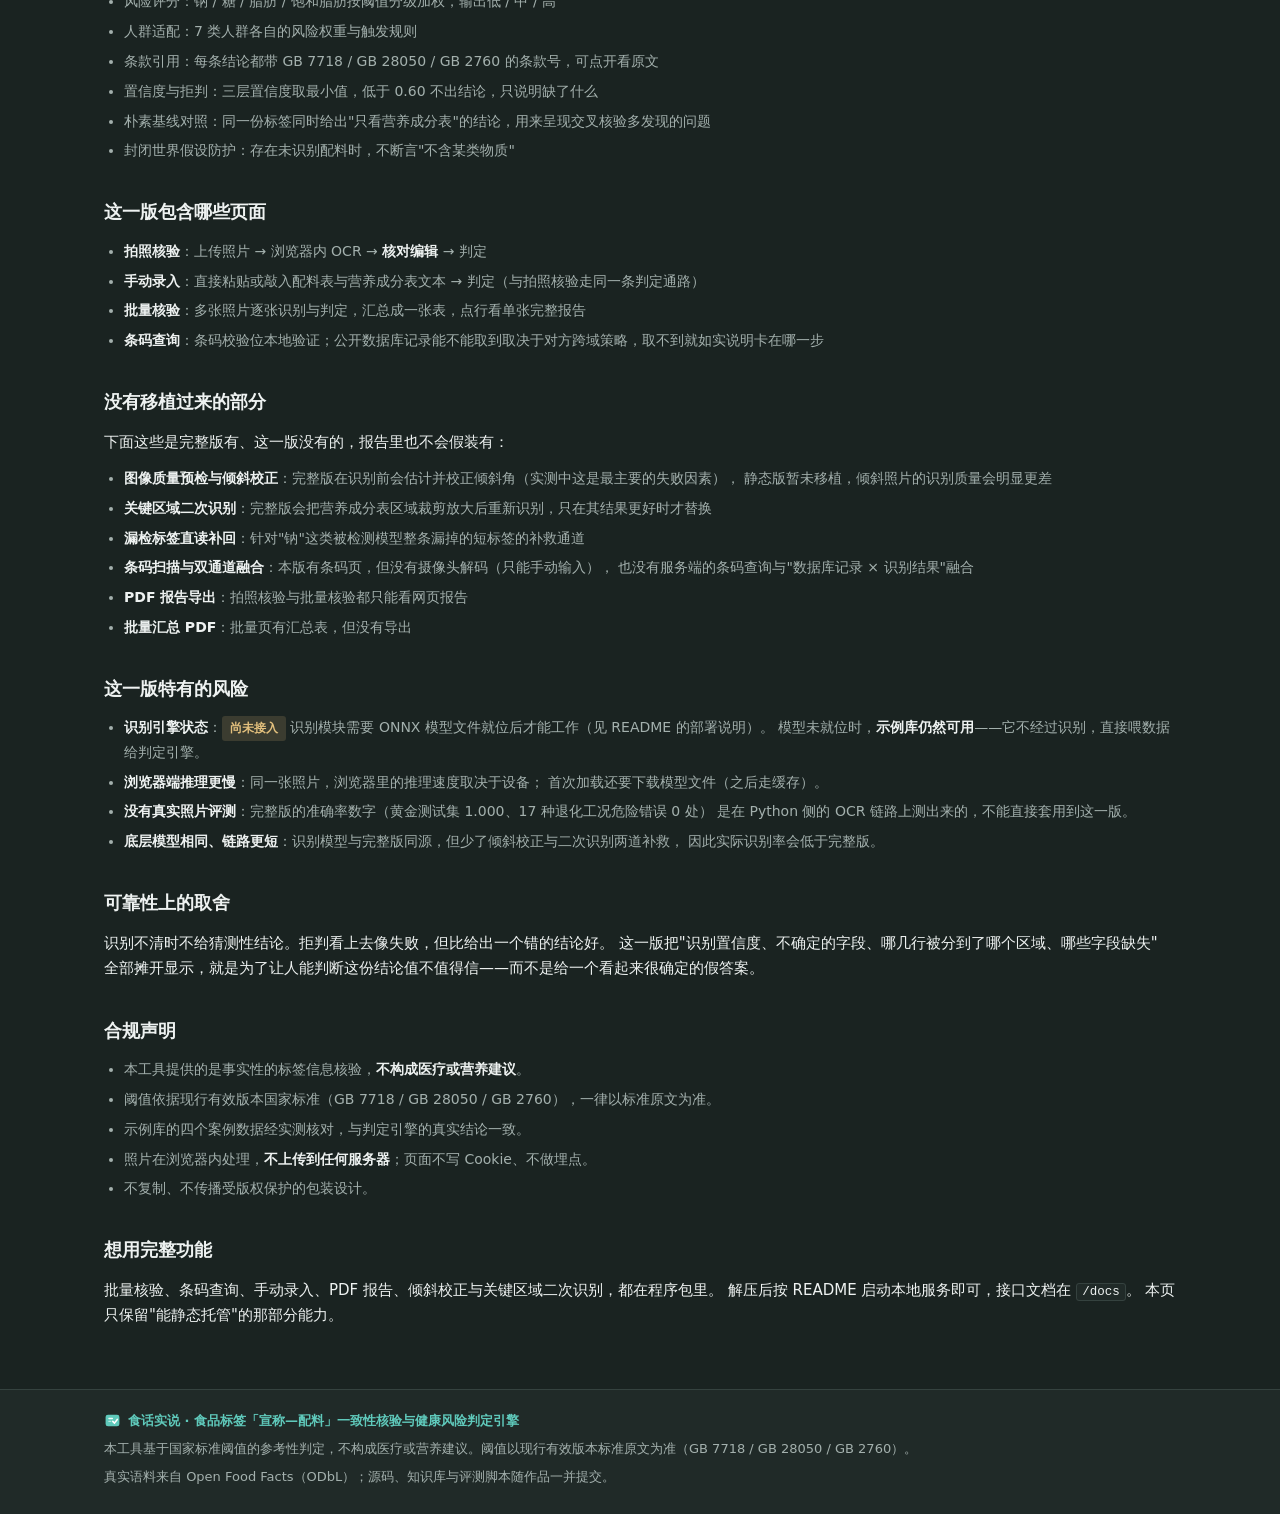
==== commit 37e80368: "顶栏居中并移除右侧按钮" ====
--- a/about.html
+++ b/about.html
@@ -56,7 +56,6 @@
       <a href="about.html">关于</a>
     </nav>
     <div class="topbar-actions">
-      <a class="btn btn-sm" href="verify.html">开始核验</a>
     </div>
   </div>
 </header>
--- a/static/style.css
+++ b/static/style.css
@@ -88,7 +88,16 @@
   white-space: nowrap;
 }
 
-.nav { display: flex; gap: 2px; flex-wrap: wrap; margin-right: auto; }
+/* 顶栏导航居中：占据品牌与右侧动作之间的剩余空间，把链接聚在中间。
+   原来用 margin-right:auto 把导航推向左、动作区贴右，去掉右侧按钮后
+   那样会显得整条顶栏偏左。 */
+.nav {
+  display: flex;
+  gap: 2px;
+  flex-wrap: wrap;
+  flex: 1;
+  justify-content: center;
+}
 
 .topbar-actions { display: flex; align-items: center; gap: 14px; flex: none; }
 
@@ -171,6 +180,7 @@
 label:first-child { margin-top: 0; }
 
 input[type="text"],
+input[type="search"],
 textarea,
 select {
   width: 100%;
@@ -181,6 +191,27 @@
   border-radius: 4px;
   background: var(--card);
   color: var(--text);
+}
+
+/* 浏览器对 search 类型有一套自己的外观：浅色底、内置放大镜与清除按钮，
+   放在深色页面上会格外扎眼。这里统一到与其它输入框一致，并去掉内置控件。 */
+input[type="search"] {
+  appearance: none;
+  -webkit-appearance: none;
+}
+
+input[type="search"]::-webkit-search-decoration,
+input[type="search"]::-webkit-search-cancel-button,
+input[type="search"]::-webkit-search-results-button,
+input[type="search"]::-webkit-search-results-decoration {
+  appearance: none;
+  -webkit-appearance: none;
+}
+
+input::placeholder,
+textarea::placeholder {
+  color: var(--muted);
+  opacity: 1;
 }
 
 input:focus,
@@ -992,3 +1023,224 @@
   padding-top: 8px;
   border-top: 1px solid var(--line);
 }
+
+
+/* ---------------------------------------------------------------- 报告元信息 */
+/* 检测依据、判定方式、数据留存三项。放在报告头部下方，让结论的来历一眼可见。 */
+.report-meta {
+  margin: 0;
+  padding: 12px 18px;
+  border-bottom: 1px solid var(--line);
+  background: var(--bg-soft);
+  display: grid;
+  gap: 6px;
+  flex: none;
+}
+
+.report-meta > div {
+  display: flex;
+  gap: 10px;
+  font-size: 12.5px;
+  line-height: 1.6;
+}
+
+.report-meta dt {
+  flex: none;
+  width: 60px;
+  color: #a3b0ad;
+  color: var(--muted);
+}
+
+.report-meta dd {
+  margin: 0;
+  color: #c6d2cf;
+  color: var(--text-soft);
+}
+
+
+/* ---------------------------------------------------------------- 核验记录 */
+.history-list {
+  display: grid;
+  gap: 8px;
+}
+
+.history-item {
+  border: 1px solid var(--line);
+  border-radius: var(--radius);
+  padding: 9px 11px;
+  background: var(--field);
+}
+
+.history-line {
+  display: flex;
+  align-items: center;
+  justify-content: space-between;
+  gap: 10px;
+}
+
+.history-name {
+  font-size: 13.5px;
+  font-weight: 600;
+  color: #eef2f1;
+  color: var(--text);
+  overflow: hidden;
+  text-overflow: ellipsis;
+  white-space: nowrap;
+}
+
+.history-meta {
+  font-size: 12px;
+  margin-top: 4px;
+  color: #c6d2cf;
+  color: var(--text-soft);
+}
+
+.history-empty {
+  font-size: 13px;
+  padding: 10px 0;
+  color: #a3b0ad;
+  color: var(--muted);
+}
+
+
+/* ---------------------------------------------------------------- 知识库页 */
+.kb-stats {
+  display: grid;
+  grid-template-columns: repeat(4, 1fr);
+  gap: 12px;
+  margin-bottom: 22px;
+}
+
+.kb-stat {
+  background: var(--card);
+  border: 1px solid var(--line);
+  border-radius: var(--radius);
+  padding: 12px 14px;
+}
+
+.kb-stat b {
+  display: block;
+  font-size: 22px;
+  font-weight: 700;
+  color: var(--brand);
+}
+
+.kb-stat span {
+  font-size: 12.5px;
+  color: var(--text-soft);
+}
+
+.kb-tabs { margin-bottom: 16px; }
+
+.kb-count {
+  font-size: 12.5px;
+  margin: 10px 0;
+  color: var(--muted);
+}
+
+.kb-group { margin-bottom: 18px; }
+
+.kb-group-title {
+  font-size: 13px;
+  font-weight: 600;
+  color: var(--brand);
+  padding-bottom: 6px;
+  border-bottom: 1px solid var(--line);
+  margin-bottom: 10px;
+}
+
+.kb-item {
+  border: 1px solid var(--line);
+  border-radius: var(--radius);
+  padding: 10px 12px;
+  margin-bottom: 8px;
+  background: var(--field);
+}
+
+.kb-item-head {
+  display: flex;
+  align-items: center;
+  gap: 8px;
+  flex-wrap: wrap;
+}
+
+.kb-item-name {
+  font-size: 14px;
+  font-weight: 600;
+  color: var(--text);
+}
+
+.kb-item-tag {
+  font-size: 11.5px;
+  padding: 2px 7px;
+  border-radius: 3px;
+  color: var(--muted);
+  background: rgba(255, 255, 255, .06);
+}
+
+.kb-arrow { color: var(--brand); }
+
+.kb-item-body {
+  font-size: 13px;
+  line-height: 1.75;
+  margin-top: 6px;
+  color: var(--text-soft);
+}
+
+.kb-item-note {
+  font-size: 12.5px;
+  margin-top: 4px;
+  color: var(--muted);
+}
+
+.kb-chips {
+  display: flex;
+  gap: 6px;
+  flex-wrap: wrap;
+  margin-top: 7px;
+}
+
+.kb-chip {
+  font-size: 11.5px;
+  padding: 2px 8px;
+  border-radius: 3px;
+  color: var(--brand);
+  background: rgba(95, 201, 187, .12);
+}
+
+.kb-chip.muted {
+  color: var(--muted);
+  background: rgba(255, 255, 255, .06);
+}
+
+.kb-row {
+  display: flex;
+  align-items: center;
+  justify-content: space-between;
+  gap: 10px;
+  padding: 7px 0;
+  border-bottom: 1px solid var(--line);
+}
+
+.kb-row:last-child { border-bottom: none; }
+
+.kb-row-name { font-size: 13.5px; color: var(--text); }
+.kb-row-tag { font-size: 11.5px; color: var(--muted); }
+
+.kb-empty {
+  font-size: 13px;
+  padding: 14px 0;
+  color: var(--muted);
+}
+
+.kb-filters { display: flex; gap: 10px; }
+
+.kb-filters input { flex: 1; }
+
+.kb-filters select { width: 210px; }
+
+@media (max-width: 820px) {
+  .kb-stats { grid-template-columns: repeat(2, 1fr); }
+  .kb-filters { flex-direction: column; }
+  .kb-filters select { width: 100%; }
+}
